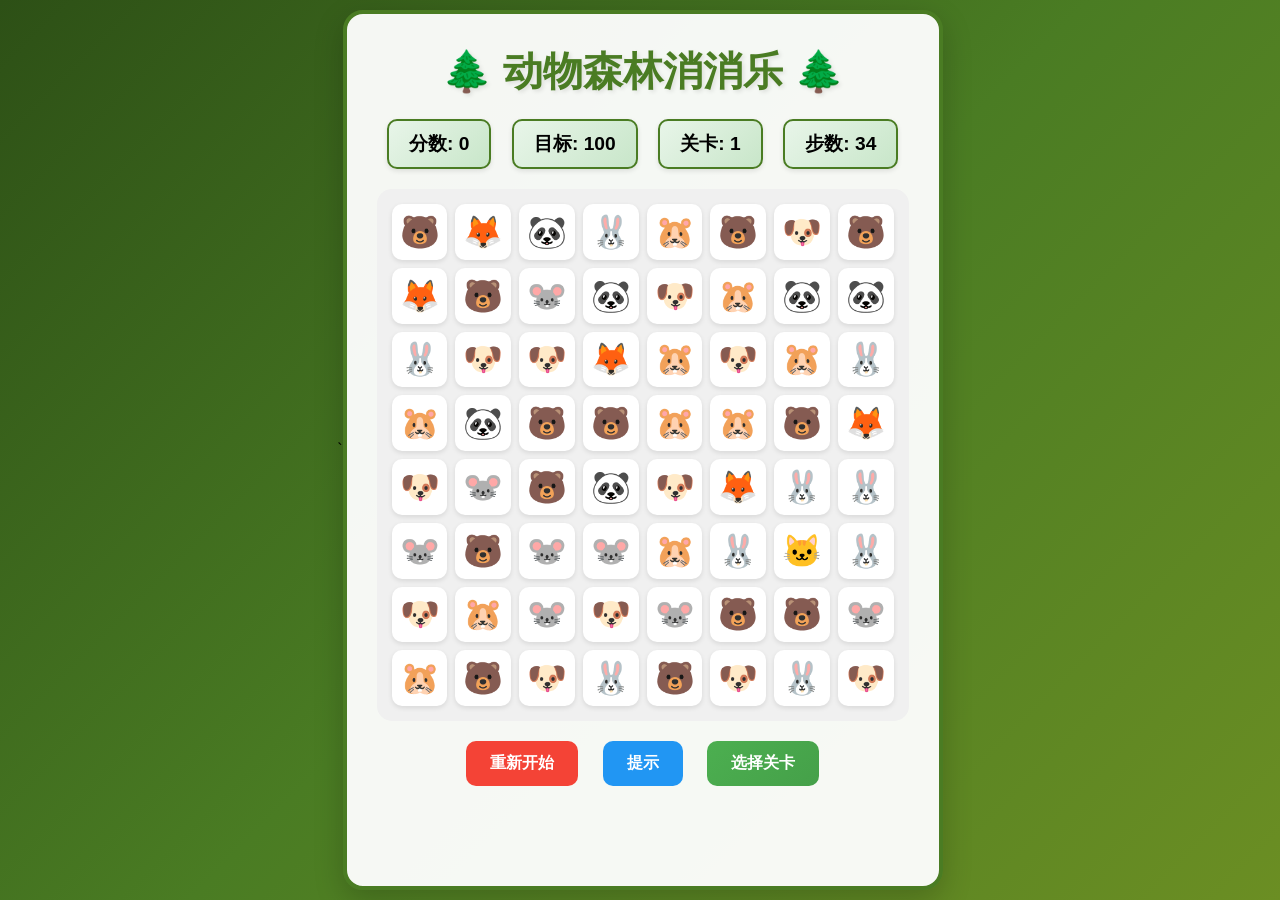
==== index.html @ 6dee798c "fix structure" ====
`<!DOCTYPE html>
<html lang="zh-CN">
<head>
    <meta charset="UTF-8">
    <meta name="viewport" content="width=device-width, initial-scale=1.0">
    <title>动物森林 - 消消乐</title>
    <link rel="stylesheet" href="style.css">
</head>
<body>
    <div class="game-container">
        <div class="game-header">
            <h1>🌲 动物森林消消乐 🌲</h1>
            <div class="game-info">
                <div class="score">分数: <span id="score">0</span></div>
                <div class="target">目标: <span id="target">100</span></div>
                <div class="level">关卡: <span id="level">1</span></div>
                <div class="moves">步数: <span id="moves">30</span></div>
            </div>
        </div>
        
        <div class="game-board" id="game-board"></div>
        
        <div class="game-controls">
            <button id="restart-btn">重新开始</button>
            <button id="hint-btn">提示</button>
        </div>
        
        <div class="game-message" id="game-message"></div>
    </div>
    
    <script src="game.js"></script>
</body>
</html>
---- style.css ----
* {
    margin: 0;
    padding: 0;
    box-sizing: border-box;
}

body {
    font-family: 'Arial', sans-serif;
    background: linear-gradient(135deg, #2d5016 0%, #4a7c23 50%, #6b8e23 100%);
    min-height: 100vh;
    display: flex;
    justify-content: center;
    align-items: center;
}

.game-container {
    background: rgba(255, 255, 255, 0.95);
    border-radius: 20px;
    padding: 30px;
    box-shadow: 0 10px 30px rgba(0, 0, 0, 0.2);
    max-width: 600px;
    width: 100%;
    text-align: center;
    border: 4px solid #4a7c23;
}

.game-header h1 {
    color: #4a7c23;
    font-size: 2.5em;
    margin-bottom: 20px;
    text-shadow: 2px 2px 4px rgba(0, 0, 0, 0.1);
}

.game-info {
    display: flex;
    justify-content: space-around;
    margin-bottom: 20px;
    font-size: 1.2em;
    font-weight: bold;
}

.score, .target, .level, .moves {
    background: linear-gradient(135deg, #e8f5e9 0%, #c8e6c9 100%);
    padding: 10px 20px;
    border-radius: 10px;
    box-shadow: 0 2px 5px rgba(0, 0, 0, 0.1);
    border: 2px solid #4a7c23;
}

.game-board {
    display: grid;
    grid-template-columns: repeat(8, 1fr);
    gap: 8px;
    background: #f0f0f0;
    padding: 15px;
    border-radius: 15px;
    margin: 20px 0;
}

.tile {
    width: 100%;
    aspect-ratio: 1;
    background: #fff;
    border-radius: 10px;
    display: flex;
    justify-content: center;
    align-items: center;
    font-size: 2em;
    cursor: pointer;
    transition: all 0.3s ease;
    box-shadow: 0 2px 5px rgba(0, 0, 0, 0.1);
}

.tile:hover {
    transform: scale(1.05);
    box-shadow: 0 4px 10px rgba(0, 0, 0, 0.2);
}

.tile.selected {
    border: 3px solid #4CAF50;
    background: #e8f5e8;
}

.tile.matched {
    animation: matchAnimation 0.5s ease-in-out;
    opacity: 0;
}

.tile.falling {
    animation: fallAnimation 0.3s ease-in;
}

.game-controls {
    margin: 20px 0;
}

.game-controls button {
    padding: 12px 24px;
    margin: 0 10px;
    border: none;
    border-radius: 10px;
    font-size: 1em;
    font-weight: bold;
    cursor: pointer;
    transition: all 0.3s ease;
}

#restart-btn {
    background: #f44336;
    color: white;
}

#hint-btn {
    background: #2196F3;
    color: white;
}

.game-controls button:hover {
    transform: scale(1.05);
    box-shadow: 0 4px 10px rgba(0, 0, 0, 0.2);
}

.game-message {
    margin-top: 20px;
    font-size: 1.5em;
    font-weight: bold;
    min-height: 50px;
}

.game-message.win {
    color: #4CAF50;
    animation: messageAnimation 1s ease-in-out;
}

.game-message.lose {
    color: #f44336;
    animation: messageAnimation 1s ease-in-out;
}

@keyframes matchAnimation {
    0% {
        transform: scale(1);
        opacity: 1;
    }
    50% {
        transform: scale(1.3);
        opacity: 0.5;
    }
    100% {
        transform: scale(0);
        opacity: 0;
    }
}

@keyframes fallAnimation {
    0% {
        transform: translateY(-50px);
        opacity: 0;
    }
    100% {
        transform: translateY(0);
        opacity: 1;
    }
}

@keyframes messageAnimation {
    0% {
        transform: scale(0.8);
        opacity: 0;
    }
    50% {
        transform: scale(1.1);
        opacity: 1;
    }
    100% {
        transform: scale(1);
        opacity: 1;
    }
}

@media (max-width: 600px) {
    .game-container {
        padding: 20px;
        margin: 10px;
    }
    
    .game-header h1 {
        font-size: 2em;
    }
    
    .game-board {
        grid-template-columns: repeat(6, 1fr);
        gap: 5px;
        padding: 10px;
    }
    
    .tile {
        font-size: 1.5em;
    }
}

.confetti {
    position: absolute;
    width: 10px;
    height: 10px;
    background: #f00;
    border-radius: 50%;
    animation: confettiAnimation 3s ease-in-out forwards;
}

@keyframes confettiAnimation {
    0% {
        transform: translateY(0) rotate(0deg);
        opacity: 1;
    }
    100% {
        transform: translateY(500px) rotate(720deg);
        opacity: 0;
    }
}
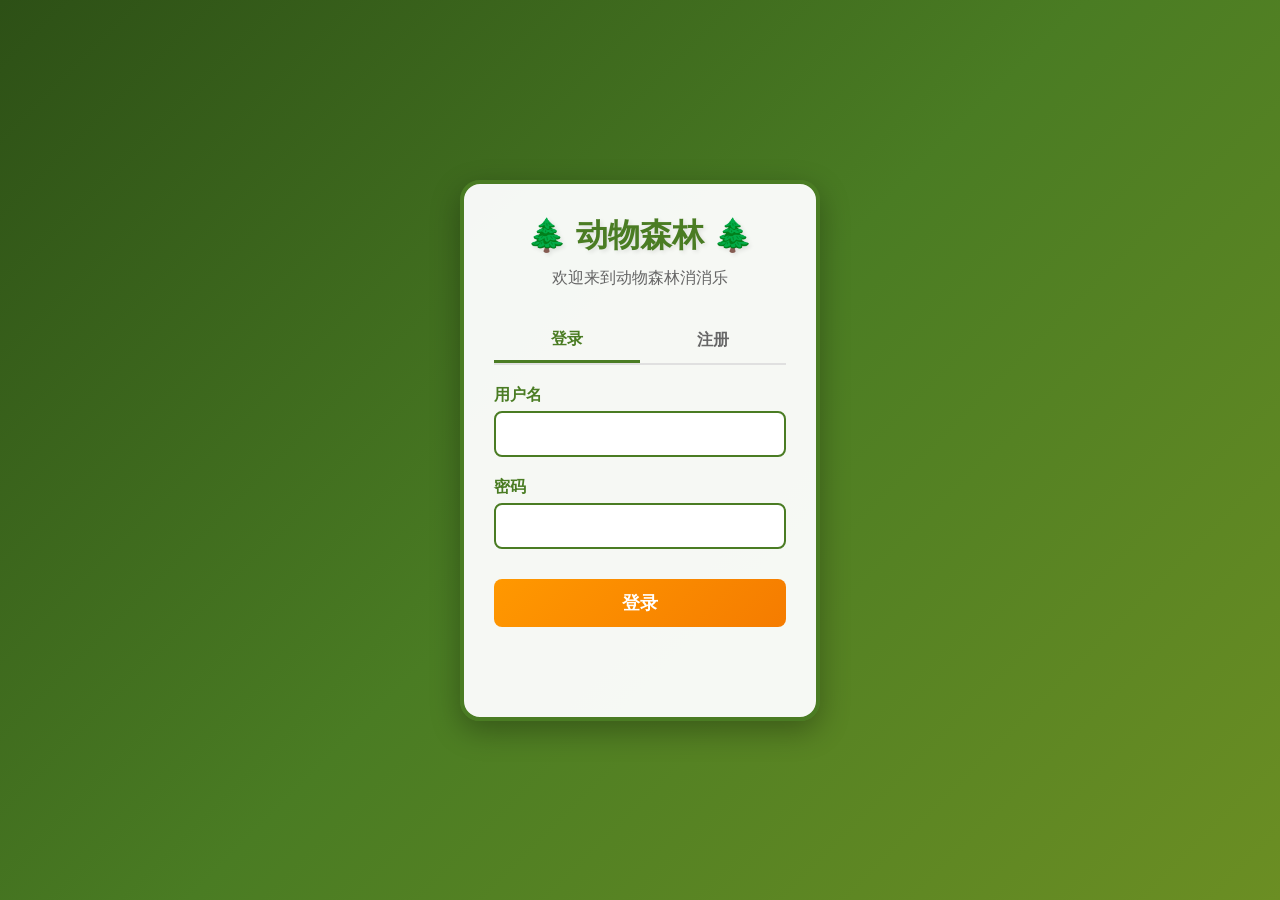
==== commit f28cfe1a: "update" ====
--- a/index.html
+++ b/index.html
@@ -22,7 +22,6 @@
         
         <div class="game-controls">
             <button id="restart-btn">重新开始</button>
-            <button id="hint-btn">提示</button>
         </div>
         
         <div class="game-message" id="game-message"></div>
--- a/style.css
+++ b/style.css
@@ -90,6 +90,56 @@
     animation: fallAnimation 0.3s ease-in;
 }
 
+.tile.special {
+    transform: scale(1.1);
+    box-shadow: 0 0 20px rgba(255, 255, 0, 0.8);
+}
+
+.tile.special-horizontal {
+    animation: specialHorizontal 2s ease-in-out infinite;
+}
+
+.tile.special-vertical {
+    animation: specialVertical 2s ease-in-out infinite;
+}
+
+.tile.special-bomb {
+    animation: specialBomb 2s ease-in-out infinite;
+}
+
+@keyframes specialHorizontal {
+    0%, 100% {
+        transform: scale(1.1) rotate(0deg);
+        box-shadow: 0 0 20px rgba(255, 105, 180, 0.8);
+    }
+    50% {
+        transform: scale(1.15) rotate(5deg);
+        box-shadow: 0 0 30px rgba(255, 105, 180, 1);
+    }
+}
+
+@keyframes specialVertical {
+    0%, 100% {
+        transform: scale(1.1) rotate(0deg);
+        box-shadow: 0 0 20px rgba(100, 149, 237, 0.8);
+    }
+    50% {
+        transform: scale(1.15) rotate(-5deg);
+        box-shadow: 0 0 30px rgba(100, 149, 237, 1);
+    }
+}
+
+@keyframes specialBomb {
+    0%, 100% {
+        transform: scale(1.1);
+        box-shadow: 0 0 20px rgba(255, 69, 0, 0.8);
+    }
+    50% {
+        transform: scale(1.2);
+        box-shadow: 0 0 30px rgba(255, 69, 0, 1);
+    }
+}
+
 .game-controls {
     margin: 20px 0;
 }
@@ -178,24 +228,106 @@
     }
 }
 
-@media (max-width: 600px) {
+@media (max-width: 768px) {
     .game-container {
         padding: 20px;
         margin: 10px;
+        max-width: 95%;
     }
     
     .game-header h1 {
-        font-size: 2em;
+        font-size: 1.8em;
+        margin-bottom: 15px;
+    }
+    
+    .game-info {
+        flex-direction: column;
+        gap: 10px;
+        align-items: center;
+    }
+    
+    .score, .target, .level, .moves {
+        padding: 8px 16px;
+        font-size: 0.9em;
     }
     
     .game-board {
         grid-template-columns: repeat(6, 1fr);
+        gap: 6px;
+        padding: 12px;
+        margin: 15px 0;
+    }
+    
+    .tile {
+        font-size: 1.4em;
+        border-radius: 8px;
+    }
+    
+    .game-controls {
+        display: flex;
+        flex-direction: column;
+        gap: 10px;
+    }
+    
+    .game-controls button {
+        padding: 10px 20px;
+        margin: 0;
+        font-size: 1em;
+    }
+    
+    #level-select-btn {
+        width: 100%;
+    }
+}
+
+@media (max-width: 480px) {
+    .game-container {
+        padding: 15px;
+    }
+    
+    .game-header h1 {
+        font-size: 1.5em;
+    }
+    
+    .game-board {
+        grid-template-columns: repeat(5, 1fr);
         gap: 5px;
         padding: 10px;
     }
     
     .tile {
-        font-size: 1.5em;
+        font-size: 1.2em;
+    }
+    
+    .game-info {
+        flex-direction: row;
+        flex-wrap: wrap;
+        justify-content: center;
+    }
+    
+    .score, .target, .level, .moves {
+        padding: 6px 12px;
+        font-size: 0.8em;
+        margin: 0 5px;
+    }
+}
+
+/* 触摸设备优化 */
+@media (hover: none) and (pointer: coarse) {
+    .tile {
+        touch-action: manipulation;
+    }
+    
+    .tile:active {
+        transform: scale(0.95);
+    }
+    
+    .game-controls button {
+        touch-action: manipulation;
+    }
+    
+    .game-controls button:active {
+        transform: scale(0.95);
     }
 }
 
